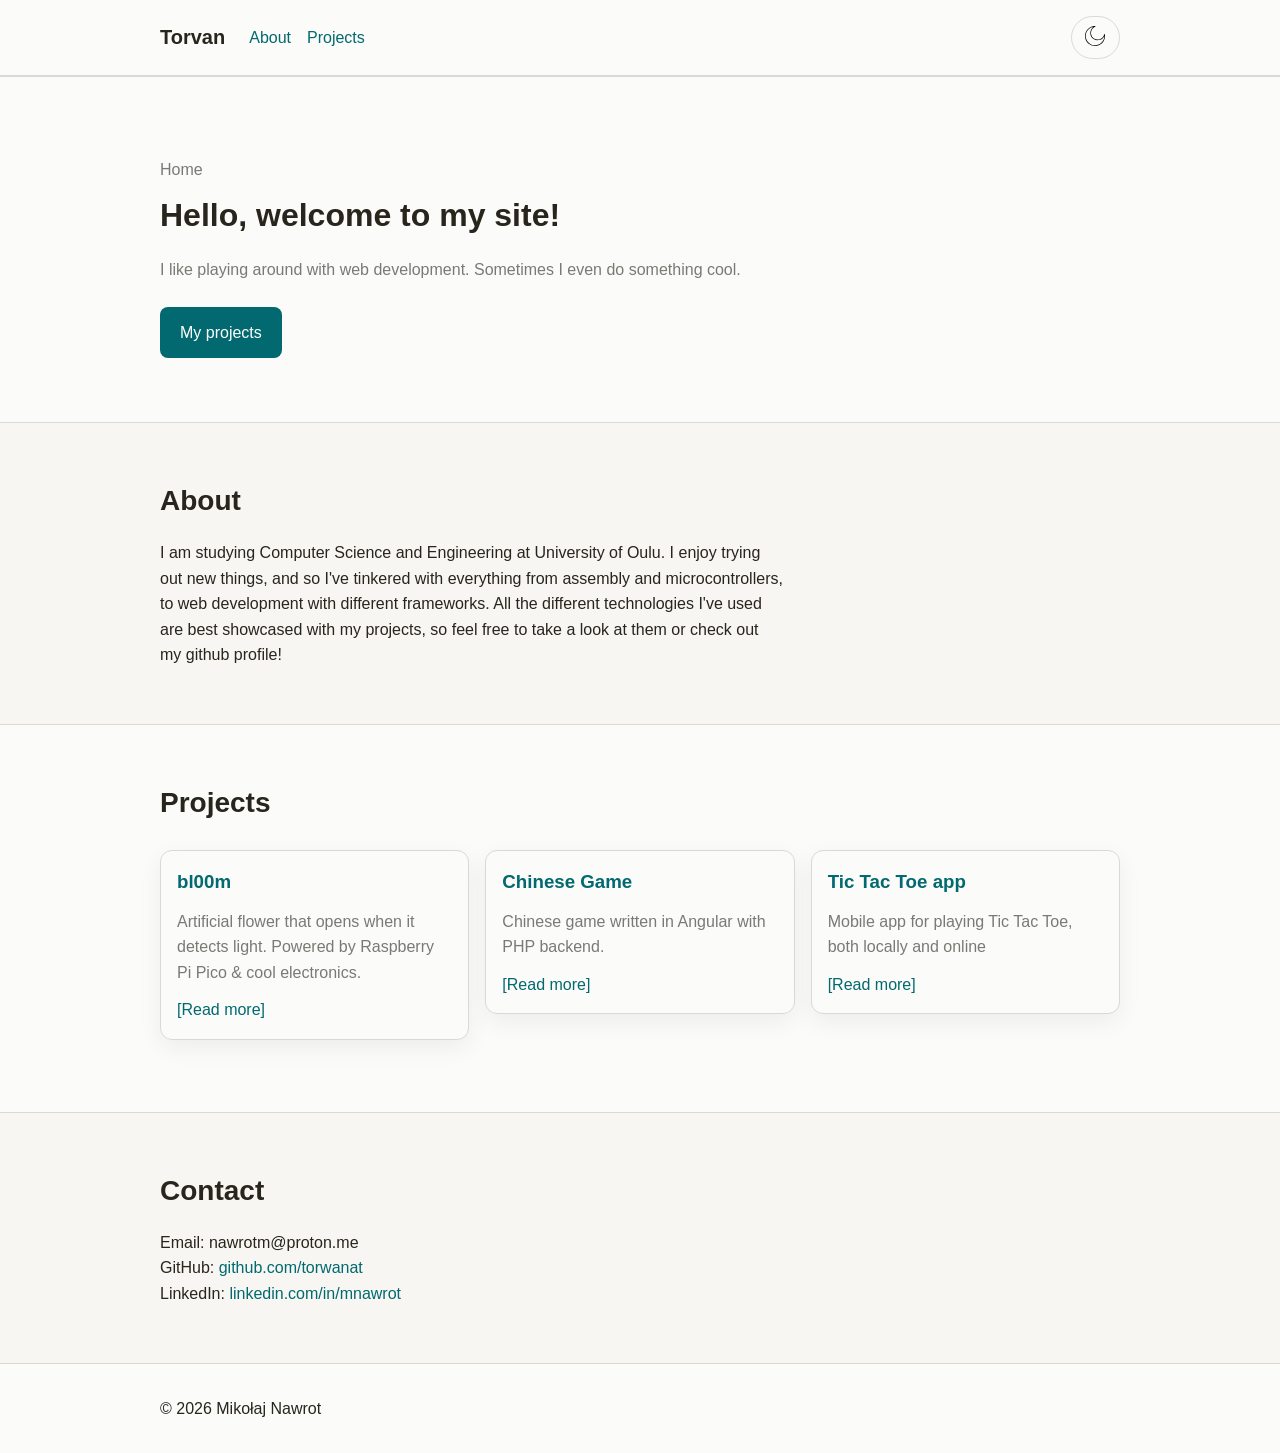
==== index.html @ 76e70fb9 "expand the projects site" ====
<!DOCTYPE html>
<html lang="en">

<head>
    <meta charset="UTF-8" />
    <meta name="viewport" content="width=device-width, initial-scale=1.0" />
    <link rel="icon" href="/assets/icon.svg" type="image/x-icon" />
    <title>Torvan | Home</title>
    <link rel="stylesheet" href="style/main.css" />
    <script src="scripts/script.js" defer></script>
</head>

<body>
    <header class="site-header">
        <div class="container">
            <nav class="nav">
                <div class="nav-left">
                    <h1 class="logo">Torvan</h1>
                    <ul class="nav-links">
                        <li><a href="#about">About</a></li>
                        <li><a href="./projects/index.html">Projects</a></li>
                    </ul>
                </div>

                <div class="nav-actions">
                    <button id="theme-toggle" class="theme-toggle" aria-label="Toggle color theme">
                        <img src="/assets/dark-mode.svg" alt="Dark mode" id="theme-icon" width="20px" height="20px" />
                    </button>
                </div>
            </nav>
        </div>
    </header>

    <main>
        <section class="hero alt">
            <div class="container">
                <p class="eyebrow">Home</p>
                <h2>Hello, welcome to my site!</h2>
                <p class="hero-text">
                    I like playing around with web development. Sometimes I even do something cool.
                </p>
                <a class="button" href="#projects">My projects</a>
            </div>
        </section>

        <section id="about" class="section">
            <div class="container">
                <h2>About</h2>
                <p>
                    I am studying Computer Science and Engineering at University of Oulu. I enjoy trying out new things,
                    and so I've tinkered with everything from assembly and microcontrollers, to web development with
                    different frameworks. All the different technologies I've used are best showcased with my projects,
                    so feel free to take a look at them or check out my github profile!
                </p>
            </div>
        </section>

        <section id="projects" class="section alt">
            <div class="container">
                <h2>Projects</h2>

                <div class="projects-grid">
                    <article class="card">
                        <a href="./projects/index.html#bl00m">
                            <h3>bl00m</h3>
                        </a>
                        <p>Artificial flower that opens when it detects light. Powered by Raspberry Pi Pico & cool
                            electronics.</p>
                        <a href="./projects/index.html#bl00m">
                            [Read more]
                        </a>
                    </article>

                    <article class="card">
                        <a href="./projects/index.html#chinese-game">
                            <h3>Chinese Game</h3>
                        </a>
                        <p>Chinese game written in Angular with PHP backend.</p>
                        <a href="./projects/index.html#chinese-game">
                            [Read more]
                        </a>
                    </article>

                    <article class="card">
                        <a href="./projects/index.html#tictactoe-app" target="_blank" rel="noopener noreferrer">
                            <h3>Tic Tac Toe app</h3>
                        </a>
                        <p>Mobile app for playing Tic Tac Toe, both locally and online</p>
                        <a href="./projects/index.html#tictactoe-app" target="_blank" rel="noopener noreferrer">
                            [Read more]
                        </a>
                    </article>
                </div>
            </div>
        </section>

        <section id="contact" class="section">
            <div class="container">
                <h2>Contact</h2>
                <p>Email: nawrotm@proton.me</p>
                <p>
                    GitHub:
                    <a href="https://github.com/torwanat" target="_blank" rel="noopener noreferrer">
                        github.com/torwanat
                    </a>
                </p>
                <p>
                    LinkedIn:
                    <a href="https://linkedin.com/in/mnawrot" target="_blank" rel="noopener noreferrer">
                        linkedin.com/in/mnawrot
                    </a>
                </p>
            </div>
        </section>
    </main>

    <footer class="site-footer">
        <div class="container">
            <p>© 2026 Mikołaj Nawrot</p>
        </div>
    </footer>
</body>

</html>
---- style/main.css ----
:root {
    --bg: #f7f6f2;
    --surface: #fbfbf9;
    --text: #28251d;
    --muted: #7a7974;
    --border: #dcd9d5;
    --accent: #01696f;
    --accent-hover: #0c4e54;
    --shadow: 0 8px 24px rgba(0, 0, 0, 0.06);
    --header-offset: 70px;
}

html[data-theme="dark"] {
    --bg: #171614;
    --surface: #1c1b19;
    --text: #cdccca;
    --muted: #a09f9b;
    --border: #393836;
    --accent: #4f98a3;
    --accent-hover: #227f8b;
    --shadow: 0 8px 24px rgba(0, 0, 0, 0.3);
}

* {
    box-sizing: border-box;
    margin: 0;
    padding: 0;
}

html {
    scroll-behavior: smooth;
    scroll-padding-top: var(--header-offset);
}

body {
    font-family: Arial, sans-serif;
    line-height: 1.6;
    color: var(--text);
    background-color: var(--bg);
    transition: background-color 0.25s ease, color 0.25s ease;
}

a {
    color: var(--accent);
    text-decoration: none;
}

a:hover {
    color: var(--accent-hover);
    text-decoration: underline;
}

.container {
    width: min(90%, 960px);
    margin: 0 auto;
}

.site-header {
    background: var(--surface);
    border-bottom: 1px solid var(--border);
    position: sticky;
    top: 0;
    z-index: 10;
}

.nav {
    display: flex;
    justify-content: space-between;
    align-items: center;
    gap: 1rem;
    padding: 1rem 0;
}

.nav-left {
    display: flex;
    align-items: center;
    gap: 1.5rem;
}

.logo {
    font-size: 1.25rem;
}

.nav-links {
    list-style: none;
    display: flex;
    gap: 1rem;
}

.nav-actions {
    display: flex;
    align-items: center;
}

.theme-toggle {
    background: var(--surface);
    color: var(--text);
    border: 1px solid var(--border);
    border-radius: 999px;
    padding: 0.55rem 0.85rem;
    cursor: pointer;
    transition: background-color 0.25s ease, color 0.25s ease, border-color 0.25s ease;
}

.theme-toggle:hover {
    border-color: var(--accent);
}

.hero {
    padding: 5rem 0 4rem;
}

.eyebrow {
    color: var(--muted);
    margin-bottom: 0.5rem;
}

.hero h2 {
    font-size: 2rem;
    max-width: 700px;
    margin-bottom: 1rem;
}

.hero-text {
    max-width: 700px;
    margin-bottom: 1.5rem;
    color: var(--muted);
}

.button {
    display: inline-block;
    background: var(--accent);
    color: white;
    padding: 0.8rem 1.25rem;
    border-radius: 8px;
    transition: background-color 0.25s ease;
}

.button:hover {
    background: var(--accent-hover);
    text-decoration: none;
    color: white;
}

.section {
    padding: 3.5rem 0;
}

.alt {
    background: var(--surface);
    border-top: 1px solid var(--border);
    border-bottom: 1px solid var(--border);
}

.section h2 {
    font-size: 1.75rem;
    margin-bottom: 1rem;
}

.section p {
    max-width: 70ch;
}

.projects-grid {
    display: grid;
    grid-template-columns: repeat(3, 1fr);
    gap: 1rem;
    margin-top: 1.5rem;
}

.project-image {
    width: 100%;
    height: auto;
    border-radius: 8px;
}

.card {
    background: var(--surface);
    border: 1px solid var(--border);
    border-radius: 12px;
    padding: 1rem;
    box-shadow: var(--shadow);
    height: fit-content;
    margin-bottom: 1rem;
}

.card h3 {
    margin-bottom: 0.75rem;
}

.card p {
    margin-bottom: 0.75rem;
    color: var(--muted);
}

.site-footer {
    padding: 2rem 0;
    border-top: 1px solid var(--border);
    background: var(--surface);
}

@media (max-width: 700px) {
    html {
        --header-offset: 155px !important;
    }

    .nav {
        flex-direction: column;
        align-items: flex-start;
    }

    .nav-left {
        flex-direction: column;
        align-items: flex-start;
        gap: 0.75rem;
    }

    .nav-links {
        flex-wrap: wrap;
    }

    .hero h2 {
        font-size: 1.5rem;
    }

    .projects-grid {
        grid-template-columns: 1fr;
    }
}
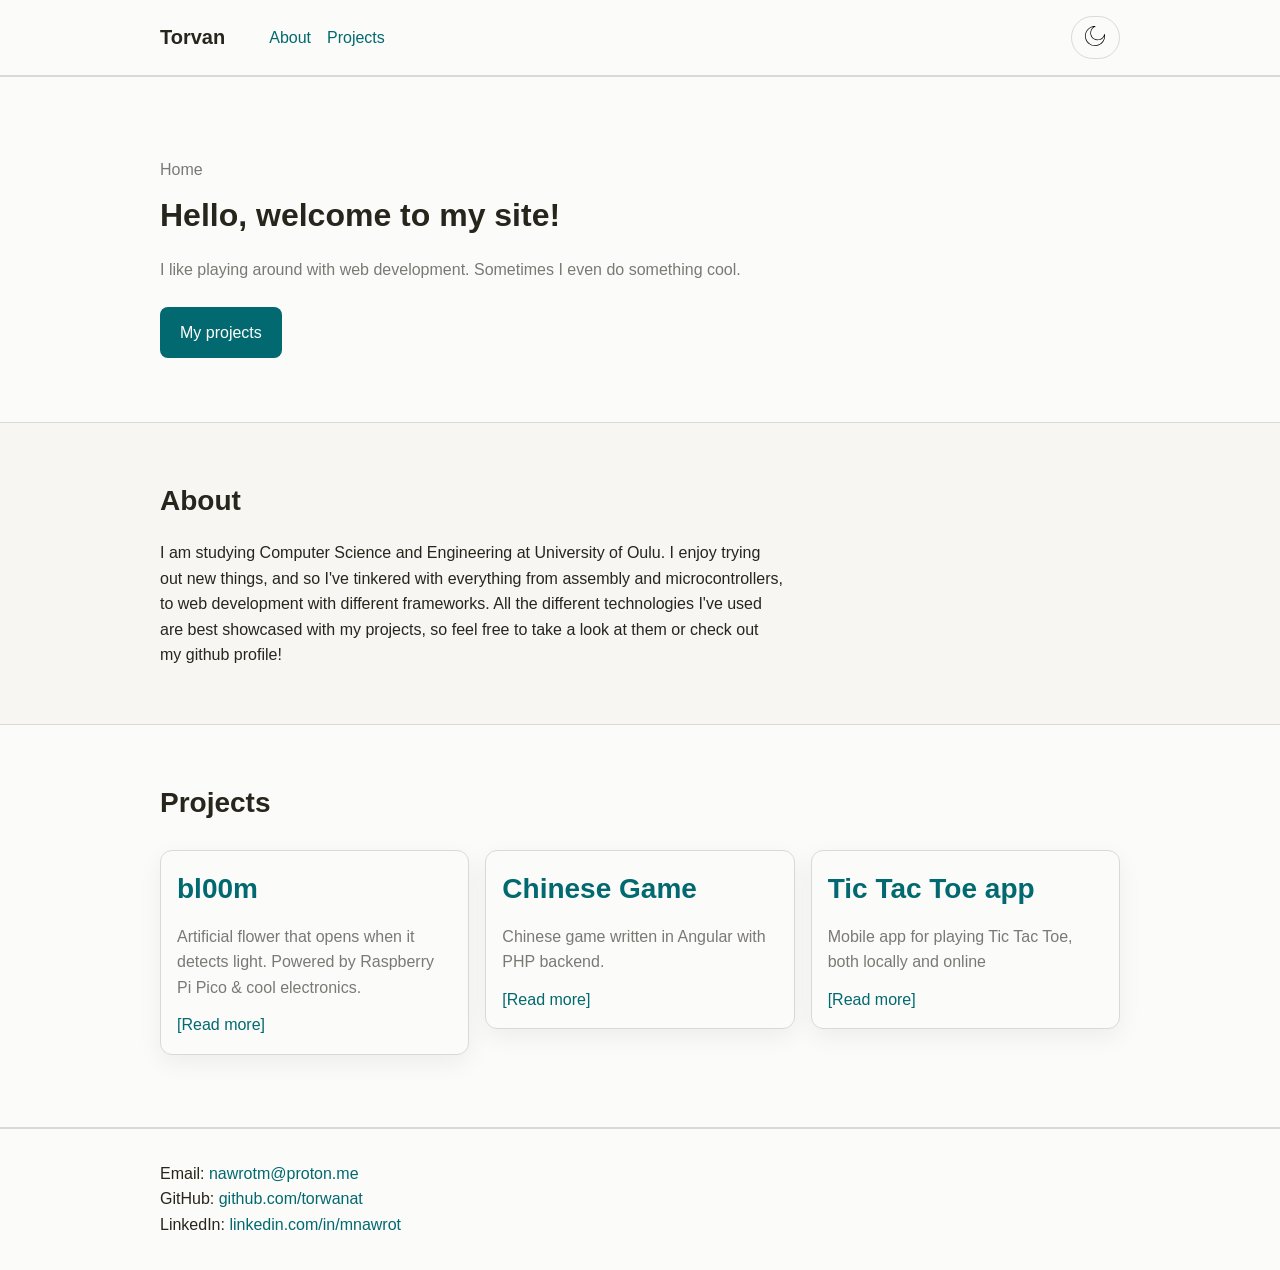
==== commit f16b09fc: "add details about the bl00m project" ====
--- a/index.html
+++ b/index.html
@@ -2,6 +2,18 @@
 <html lang="en">
 
 <head>
+    <script>
+        (function () {
+            try {
+                const savedTheme = localStorage.getItem('theme');
+                const systemDark = window.matchMedia('(prefers-color-scheme: dark)').matches;
+                const theme = savedTheme || (systemDark ? 'dark' : 'light');
+                document.documentElement.setAttribute('data-theme', theme);
+            } catch (e) {
+                // if localStorage isn't available, just fall back to system preference
+            }
+        })();
+    </script>
     <meta charset="UTF-8" />
     <meta name="viewport" content="width=device-width, initial-scale=1.0" />
     <link rel="icon" href="/assets/icon.svg" type="image/x-icon" />
@@ -39,7 +51,7 @@
                 <p class="hero-text">
                     I like playing around with web development. Sometimes I even do something cool.
                 </p>
-                <a class="button" href="#projects">My projects</a>
+                <a class="button" href="./projects/index.html">My projects</a>
             </div>
         </section>
 
@@ -94,31 +106,21 @@
             </div>
         </section>
 
-        <section id="contact" class="section">
+        <footer class="site-footer">
             <div class="container">
-                <h2>Contact</h2>
-                <p>Email: nawrotm@proton.me</p>
+                <p>Email: <a href="mailto:nawrotm@proton.me">nawrotm@proton.me</a></p>
                 <p>
-                    GitHub:
-                    <a href="https://github.com/torwanat" target="_blank" rel="noopener noreferrer">
+                    GitHub: <a href="https://github.com/torwanat" target="_blank" rel="noopener noreferrer">
                         github.com/torwanat
                     </a>
                 </p>
                 <p>
-                    LinkedIn:
-                    <a href="https://linkedin.com/in/mnawrot" target="_blank" rel="noopener noreferrer">
+                    LinkedIn: <a href="https://linkedin.com/in/mnawrot" target="_blank" rel="noopener noreferrer">
                         linkedin.com/in/mnawrot
                     </a>
                 </p>
             </div>
-        </section>
-    </main>
-
-    <footer class="site-footer">
-        <div class="container">
-            <p>© 2026 Mikołaj Nawrot</p>
-        </div>
-    </footer>
+        </footer>
 </body>
 
 </html>
--- a/style/main.css
+++ b/style/main.css
@@ -152,13 +152,19 @@
     border-bottom: 1px solid var(--border);
 }
 
-.section h2 {
+.section h2,
+.section h3 {
     font-size: 1.75rem;
     margin-bottom: 1rem;
 }
 
 .section p {
     max-width: 70ch;
+}
+
+ul {
+    margin-left: 0;
+    padding-left: 1.25rem;
 }
 
 .projects-grid {
@@ -172,6 +178,13 @@
     width: 100%;
     height: auto;
     border-radius: 8px;
+}
+
+.project-hero-image {
+    width: 70%;
+    height: auto;
+    border-radius: 8px;
+    margin: 1rem;
 }
 
 .card {
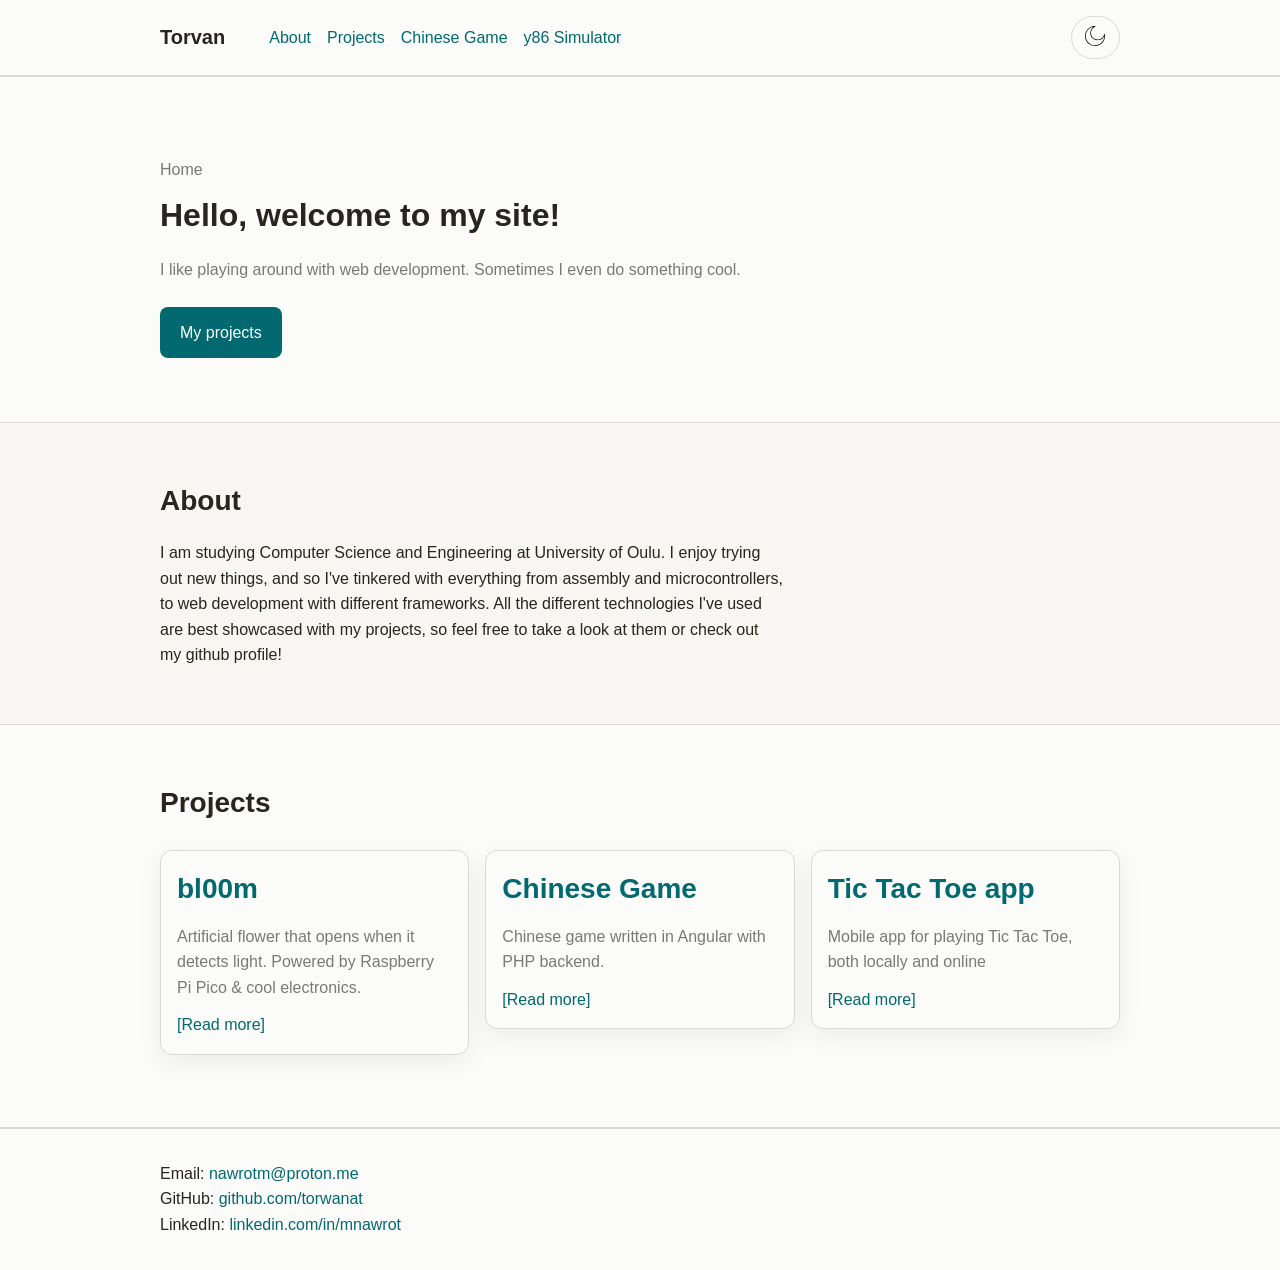
==== commit 0be842ab: "add more links to the navbar" ====
--- a/index.html
+++ b/index.html
@@ -31,6 +31,10 @@
                     <ul class="nav-links">
                         <li><a href="#about">About</a></li>
                         <li><a href="./projects/index.html">Projects</a></li>
+                        <li><a href="https://chinese.torvan.eu" target="_blank" rel="noopener noreferrer">Chinese
+                                Game</a></li>
+                        <li><a href="https://y86.torvan.eu" target="_blank" rel="noopener noreferrer">y86 Simulator</a>
+                        </li>
                     </ul>
                 </div>
 
--- a/style/main.css
+++ b/style/main.css
@@ -134,6 +134,7 @@
     padding: 0.8rem 1.25rem;
     border-radius: 8px;
     transition: background-color 0.25s ease;
+    margin-right: 1rem;
 }
 
 .button:hover {
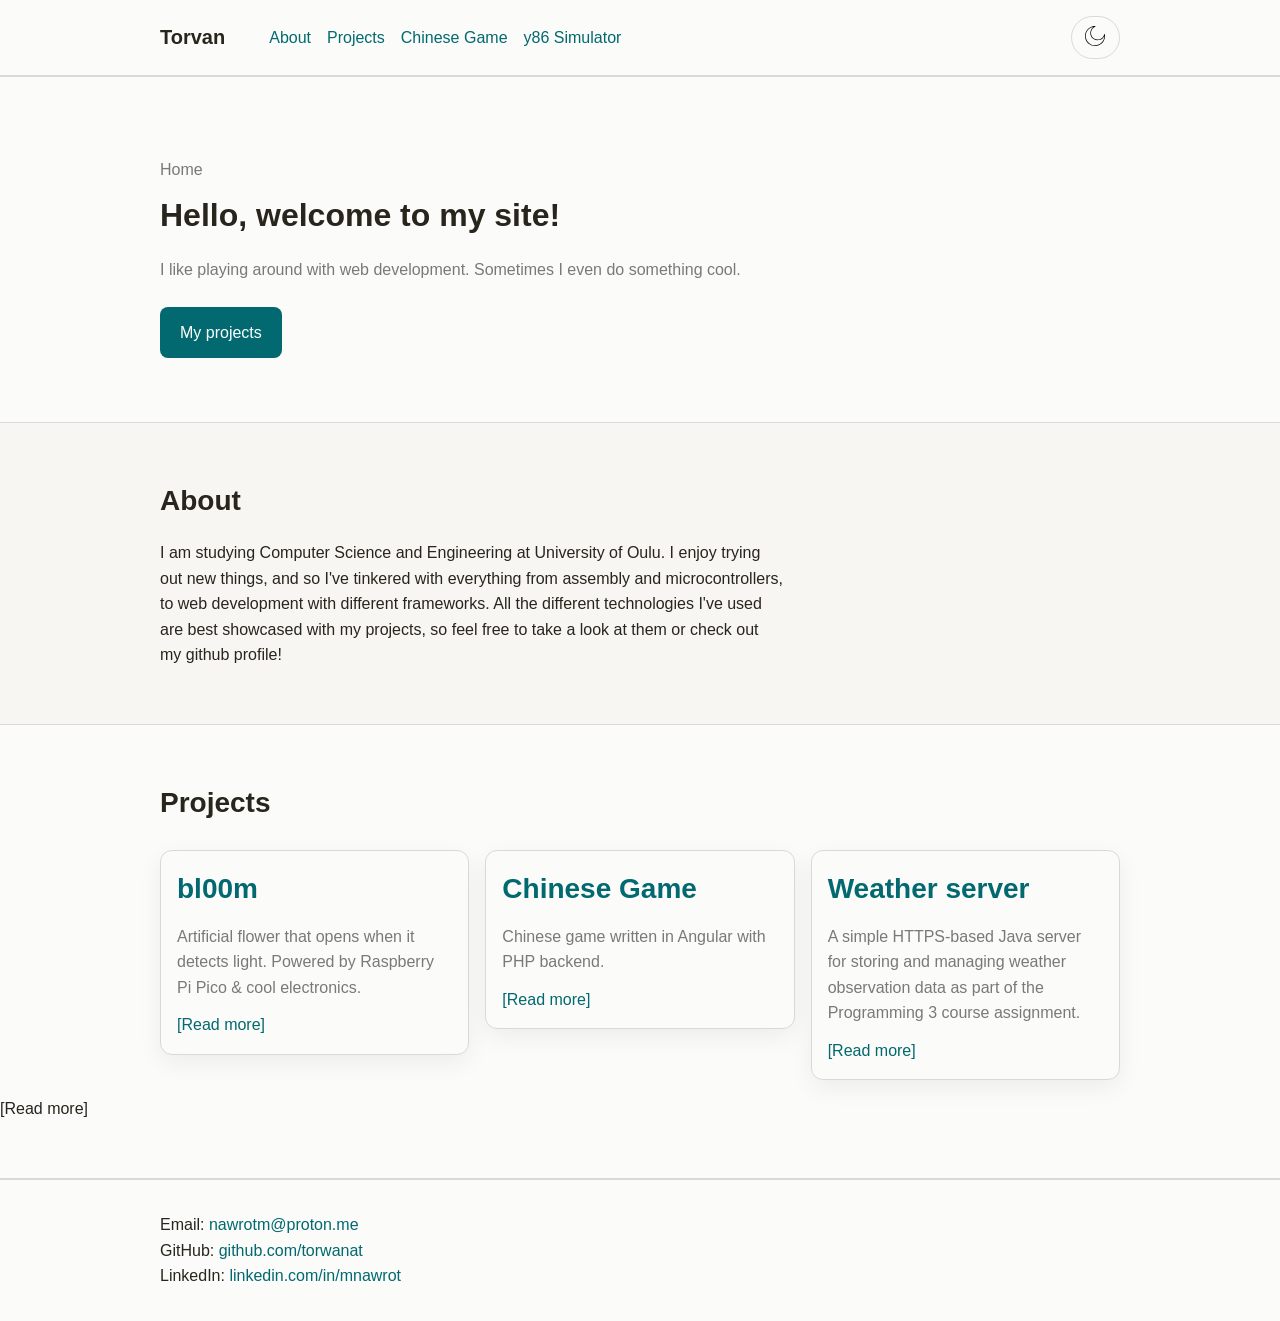
==== commit a54fc4bf: "add weather-server project overview" ====
--- a/index.html
+++ b/index.html
@@ -77,32 +77,37 @@
 
                 <div class="projects-grid">
                     <article class="card">
-                        <a href="./projects/index.html#bl00m">
+                        <a href="./projects/bl00m/index.html">
                             <h3>bl00m</h3>
                         </a>
                         <p>Artificial flower that opens when it detects light. Powered by Raspberry Pi Pico & cool
                             electronics.</p>
-                        <a href="./projects/index.html#bl00m">
+                        <a href="./projects/bl00m/index.html">
                             [Read more]
                         </a>
                     </article>
 
                     <article class="card">
-                        <a href="./projects/index.html#chinese-game">
+                        <a href="./projects/chinese/index.html">
                             <h3>Chinese Game</h3>
                         </a>
                         <p>Chinese game written in Angular with PHP backend.</p>
-                        <a href="./projects/index.html#chinese-game">
+                        <a href="./projects/chinese/index.html">
                             [Read more]
                         </a>
                     </article>
 
                     <article class="card">
-                        <a href="./projects/index.html#tictactoe-app" target="_blank" rel="noopener noreferrer">
-                            <h3>Tic Tac Toe app</h3>
+                        <a href="./projects/weather-server/index.html">
+                            <h3>Weather server</h3>
                         </a>
-                        <p>Mobile app for playing Tic Tac Toe, both locally and online</p>
-                        <a href="./projects/index.html#tictactoe-app" target="_blank" rel="noopener noreferrer">
+                        <p>A simple HTTPS-based Java server for storing and managing weather observation data as part of the Programming 3 course assignment.</p>
+                        <a href="./projects/weather-server/index.html">
+                            [Read more]
+                        </a>
+                    </article>
+                </div>
+            </div>
                             [Read more]
                         </a>
                     </article>
